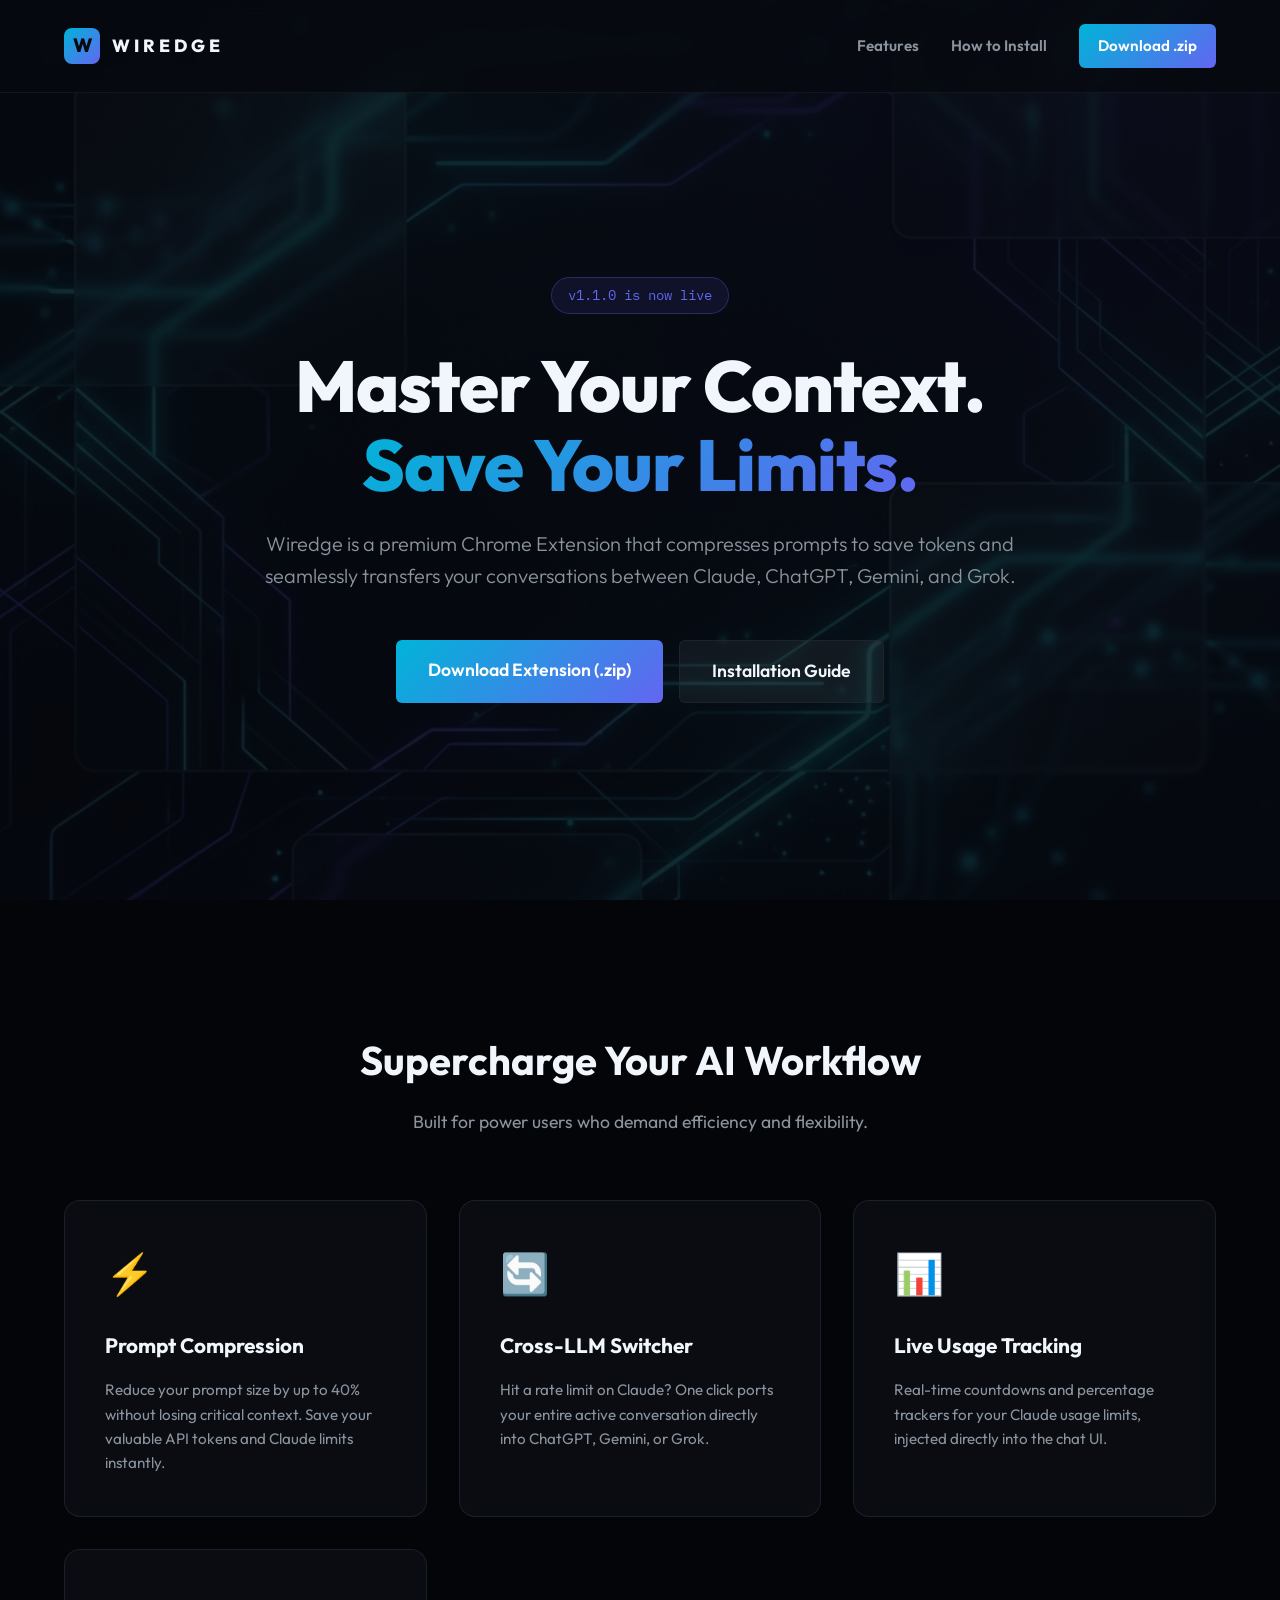
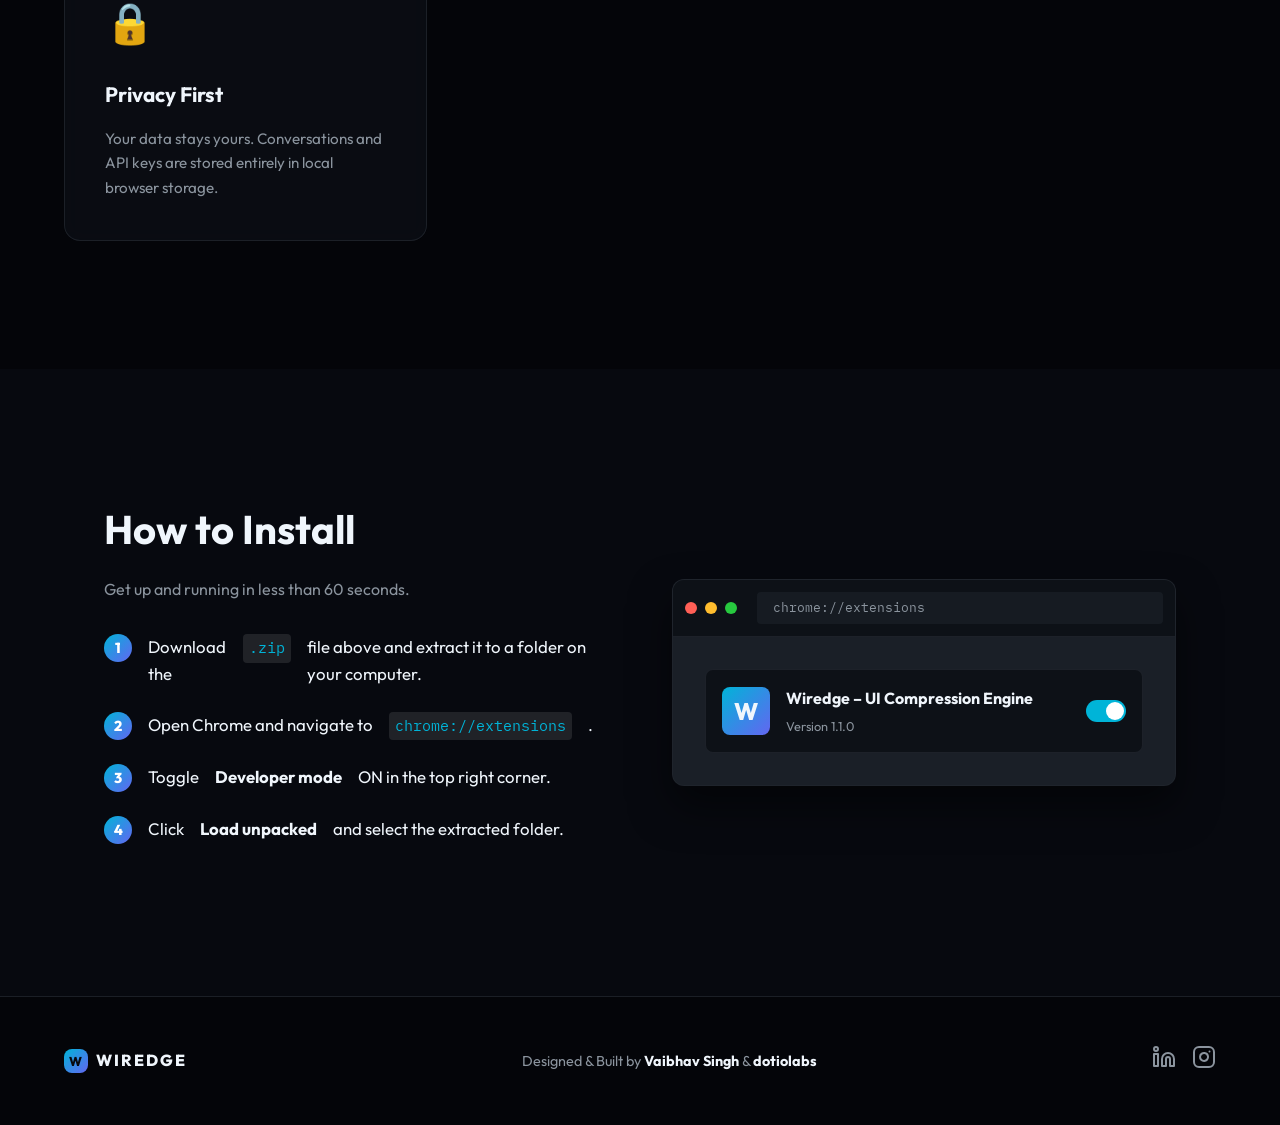
==== website/index.html @ ec4fca19 "Initial commit: Wiredge Extension and Landing Page" ====
<!DOCTYPE html>
<html lang="en">
<head>
    <meta charset="UTF-8">
    <meta name="viewport" content="width=device-width, initial-scale=1.0">
    <title>Wiredge | The Ultimate AI Prompt Compressor</title>
    <meta name="description" content="Compress prompts to save tokens. Switch between Claude, ChatGPT, Gemini & Grok with one click — your conversation follows you.">
    <link rel="preconnect" href="https://fonts.googleapis.com">
    <link rel="preconnect" href="https://fonts.gstatic.com" crossorigin>
    <link href="https://fonts.googleapis.com/css2?family=Outfit:wght@300;400;600;800&family=IBM+Plex+Mono:wght@400;600&display=swap" rel="stylesheet">
    <link rel="stylesheet" href="style.css">
</head>
<body>
    <div class="glass-bg"></div>

    <nav class="navbar">
        <div class="logo">
            <span class="logo-mark">W</span>
            <span class="logo-text">WIREDGE</span>
        </div>
        <div class="nav-links">
            <a href="#features">Features</a>
            <a href="#install">How to Install</a>
            <a href="assets/Wiredge_Extension.zip" class="btn-primary nav-btn" download>Download .zip</a>
        </div>
    </nav>

    <header class="hero">
        <div class="hero-content">
            <div class="badge-pill">v1.1.0 is now live</div>
            <h1 class="reveal-text">Master Your Context. <br><span class="gradient-text">Save Your Limits.</span></h1>
            <p class="hero-subtext">Wiredge is a premium Chrome Extension that compresses prompts to save tokens and seamlessly transfers your conversations between Claude, ChatGPT, Gemini, and Grok.</p>
            <div class="hero-actions">
                <a href="assets/Wiredge_Extension.zip" class="btn-primary large-btn" download>Download Extension (.zip)</a>
                <a href="#install" class="btn-secondary large-btn">Installation Guide</a>
            </div>
        </div>
    </header>

    <section id="features" class="features-section">
        <div class="section-heading">
            <h2>Supercharge Your AI Workflow</h2>
            <p>Built for power users who demand efficiency and flexibility.</p>
        </div>
        <div class="features-grid">
            <div class="feature-card">
                <div class="feature-icon">⚡</div>
                <h3>Prompt Compression</h3>
                <p>Reduce your prompt size by up to 40% without losing critical context. Save your valuable API tokens and Claude limits instantly.</p>
            </div>
            <div class="feature-card">
                <div class="feature-icon">🔄</div>
                <h3>Cross-LLM Switcher</h3>
                <p>Hit a rate limit on Claude? One click ports your entire active conversation directly into ChatGPT, Gemini, or Grok.</p>
            </div>
            <div class="feature-card">
                <div class="feature-icon">📊</div>
                <h3>Live Usage Tracking</h3>
                <p>Real-time countdowns and percentage trackers for your Claude usage limits, injected directly into the chat UI.</p>
            </div>
            <div class="feature-card">
                <div class="feature-icon">🔒</div>
                <h3>Privacy First</h3>
                <p>Your data stays yours. Conversations and API keys are stored entirely in local browser storage.</p>
            </div>
        </div>
    </section>

    <section id="install" class="install-section">
        <div class="install-container">
            <div class="install-text">
                <h2>How to Install</h2>
                <p>Get up and running in less than 60 seconds.</p>
                <ul class="install-steps">
                    <li><span class="step-num">1</span> Download the <code>.zip</code> file above and extract it to a folder on your computer.</li>
                    <li><span class="step-num">2</span> Open Chrome and navigate to <code>chrome://extensions</code>.</li>
                    <li><span class="step-num">3</span> Toggle <strong>Developer mode</strong> ON in the top right corner.</li>
                    <li><span class="step-num">4</span> Click <strong>Load unpacked</strong> and select the extracted folder.</li>
                </ul>
            </div>
            <div class="install-visual">
                <div class="mock-browser">
                    <div class="browser-head">
                        <span class="dot red"></span><span class="dot yellow"></span><span class="dot green"></span>
                        <div class="url-bar">chrome://extensions</div>
                    </div>
                    <div class="browser-body">
                        <div class="mock-ext-card">
                            <div class="ext-icon">W</div>
                            <div class="ext-info">
                                <strong>Wiredge – UI Compression Engine</strong>
                                <span>Version 1.1.0</span>
                            </div>
                            <div class="toggle-switch on"></div>
                        </div>
                    </div>
                </div>
            </div>
        </div>
    </section>

    <footer class="footer">
        <div class="footer-content">
            <div class="footer-brand">
                <span class="logo-mark small">W</span> WIREDGE
            </div>
            <div class="footer-credits">
                Designed & Built by <strong>Vaibhav Singh</strong> & <strong>dotiolabs</strong>
            </div>
            <div class="footer-socials">
                <a href="https://www.linkedin.com/in/vaibhavsinghbbd" target="_blank" class="social-link" title="LinkedIn">
                    <svg width="24" height="24" viewBox="0 0 24 24" fill="none" stroke="currentColor" stroke-width="2" stroke-linecap="round" stroke-linejoin="round"><path d="M16 8a6 6 0 0 1 6 6v7h-4v-7a2 2 0 0 0-2-2 2 2 0 0 0-2 2v7h-4v-7a6 6 0 0 1 6-6z"></path><rect x="2" y="9" width="4" height="12"></rect><circle cx="4" cy="4" r="2"></circle></svg>
                </a>
                <a href="https://www.instagram.com/dotiolabs" target="_blank" class="social-link" title="Instagram">
                    <svg width="24" height="24" viewBox="0 0 24 24" fill="none" stroke="currentColor" stroke-width="2" stroke-linecap="round" stroke-linejoin="round"><rect x="2" y="2" width="20" height="20" rx="5" ry="5"></rect><path d="M16 11.37A4 4 0 1 1 12.63 8 4 4 0 0 1 16 11.37z"></path><line x1="17.5" y1="6.5" x2="17.51" y2="6.5"></line></svg>
                </a>
            </div>
        </div>
    </footer>

    <script src="script.js"></script>
</body>
</html>
---- website/style.css ----
:root {
    --bg-color: #07090F;
    --card-bg: rgba(13, 17, 23, 0.7);
    --card-border: rgba(33, 38, 45, 0.8);
    --text-primary: #F0F6FC;
    --text-secondary: #8B949E;
    --accent-cyan: #00B4D8;
    --accent-indigo: #6366F1;
    --gradient-primary: linear-gradient(135deg, var(--accent-cyan), var(--accent-indigo));
    --font-sans: 'Outfit', sans-serif;
    --font-mono: 'IBM Plex Mono', monospace;
}

* {
    margin: 0;
    padding: 0;
    box-sizing: border-box;
}

body {
    font-family: var(--font-sans);
    background-color: var(--bg-color);
    color: var(--text-primary);
    line-height: 1.6;
    overflow-x: hidden;
}

.glass-bg {
    position: fixed;
    top: 0; left: 0; right: 0; bottom: 0;
    background-image: url('assets/hero-bg.png');
    background-size: cover;
    background-position: center;
    opacity: 0.15;
    z-index: -1;
    pointer-events: none;
}

/* Navbar */
.navbar {
    display: flex;
    justify-content: space-between;
    align-items: center;
    padding: 1.5rem 5%;
    background: rgba(7, 9, 15, 0.8);
    backdrop-filter: blur(12px);
    position: fixed;
    width: 100%;
    top: 0;
    z-index: 100;
    border-bottom: 1px solid rgba(255, 255, 255, 0.05);
}

.logo {
    display: flex;
    align-items: center;
    gap: 12px;
}

.logo-mark {
    width: 36px;
    height: 36px;
    background: var(--gradient-primary);
    border-radius: 8px;
    display: flex;
    align-items: center;
    justify-content: center;
    font-weight: 800;
    color: var(--bg-color);
    font-size: 1.2rem;
}

.logo-text {
    font-weight: 800;
    letter-spacing: 4px;
    font-size: 1.1rem;
}

.nav-links {
    display: flex;
    align-items: center;
    gap: 2rem;
}

.nav-links a {
    color: var(--text-secondary);
    text-decoration: none;
    font-weight: 600;
    font-size: 0.95rem;
    transition: color 0.3s;
}

.nav-links a:hover {
    color: var(--text-primary);
}

/* Buttons */
.btn-primary {
    background: var(--gradient-primary);
    color: white !important;
    padding: 0.6rem 1.2rem;
    border-radius: 6px;
    text-decoration: none;
    font-weight: 600;
    transition: transform 0.3s, box-shadow 0.3s;
    border: none;
    cursor: pointer;
    display: inline-block;
}

.btn-primary:hover {
    transform: translateY(-2px);
    box-shadow: 0 10px 20px rgba(0, 180, 216, 0.3);
}

.btn-secondary {
    background: rgba(255,255,255,0.05);
    color: var(--text-primary) !important;
    border: 1px solid var(--card-border);
    padding: 0.6rem 1.2rem;
    border-radius: 6px;
    text-decoration: none;
    font-weight: 600;
    transition: background 0.3s;
}

.btn-secondary:hover {
    background: rgba(255,255,255,0.1);
}

.large-btn {
    padding: 1rem 2rem;
    font-size: 1.1rem;
}

/* Hero Section */
.hero {
    min-height: 100vh;
    display: flex;
    align-items: center;
    justify-content: center;
    text-align: center;
    padding: 0 5%;
    padding-top: 80px;
}

.hero-content {
    max-width: 800px;
}

.badge-pill {
    display: inline-block;
    padding: 0.4rem 1rem;
    background: rgba(99, 102, 241, 0.1);
    border: 1px solid rgba(99, 102, 241, 0.3);
    color: var(--accent-indigo);
    border-radius: 50px;
    font-family: var(--font-mono);
    font-size: 0.85rem;
    margin-bottom: 2rem;
}

.hero h1 {
    font-size: 4.5rem;
    font-weight: 800;
    line-height: 1.1;
    margin-bottom: 1.5rem;
    letter-spacing: -1px;
}

.gradient-text {
    background: var(--gradient-primary);
    -webkit-background-clip: text;
    -webkit-text-fill-color: transparent;
}

.hero-subtext {
    font-size: 1.25rem;
    color: var(--text-secondary);
    margin-bottom: 3rem;
    font-weight: 300;
}

.hero-actions {
    display: flex;
    gap: 1rem;
    justify-content: center;
}

/* Features */
.features-section {
    padding: 8rem 5%;
    background: #040509;
}

.section-heading {
    text-align: center;
    margin-bottom: 4rem;
}

.section-heading h2 {
    font-size: 2.5rem;
    margin-bottom: 1rem;
}

.section-heading p {
    color: var(--text-secondary);
    font-size: 1.1rem;
}

.features-grid {
    display: grid;
    grid-template-columns: repeat(auto-fit, minmax(280px, 1fr));
    gap: 2rem;
    max-width: 1200px;
    margin: 0 auto;
}

.feature-card {
    background: var(--card-bg);
    border: 1px solid var(--card-border);
    padding: 2.5rem;
    border-radius: 16px;
    backdrop-filter: blur(10px);
    transition: transform 0.3s, border-color 0.3s;
}

.feature-card:hover {
    transform: translateY(-5px);
    border-color: var(--accent-indigo);
}

.feature-icon {
    font-size: 2.5rem;
    margin-bottom: 1.5rem;
}

.feature-card h3 {
    font-size: 1.3rem;
    margin-bottom: 1rem;
}

.feature-card p {
    color: var(--text-secondary);
    font-size: 0.95rem;
}

/* Install Section */
.install-section {
    padding: 8rem 5%;
    max-width: 1200px;
    margin: 0 auto;
}

.install-container {
    display: grid;
    grid-template-columns: 1fr 1fr;
    gap: 4rem;
    align-items: center;
}

.install-text h2 {
    font-size: 2.5rem;
    margin-bottom: 1rem;
}

.install-text p {
    color: var(--text-secondary);
    margin-bottom: 2rem;
}

.install-steps {
    list-style: none;
}

.install-steps li {
    margin-bottom: 1.5rem;
    display: flex;
    align-items: flex-start;
    gap: 1rem;
    font-size: 1.05rem;
}

.install-steps code {
    background: rgba(255,255,255,0.1);
    padding: 2px 6px;
    border-radius: 4px;
    font-family: var(--font-mono);
    font-size: 0.9em;
    color: var(--accent-cyan);
}

.step-num {
    width: 28px;
    height: 28px;
    background: var(--gradient-primary);
    color: white;
    border-radius: 50%;
    display: flex;
    align-items: center;
    justify-content: center;
    font-weight: 800;
    flex-shrink: 0;
    font-size: 0.9rem;
}

/* Mock Browser */
.mock-browser {
    background: #1A1F27;
    border-radius: 12px;
    border: 1px solid var(--card-border);
    overflow: hidden;
    box-shadow: 0 20px 40px rgba(0,0,0,0.5);
}

.browser-head {
    background: #0D1117;
    padding: 12px;
    display: flex;
    align-items: center;
    gap: 8px;
    border-bottom: 1px solid var(--card-border);
}

.dot {
    width: 12px; height: 12px; border-radius: 50%;
}
.dot.red { background: #FF5F56; }
.dot.yellow { background: #FFBD2E; }
.dot.green { background: #27C93F; }

.url-bar {
    background: #161B22;
    padding: 6px 16px;
    border-radius: 4px;
    margin-left: 12px;
    flex-grow: 1;
    font-family: var(--font-mono);
    font-size: 0.8rem;
    color: var(--text-secondary);
}

.browser-body {
    padding: 2rem;
}

.mock-ext-card {
    background: #0D1117;
    border: 1px solid var(--card-border);
    padding: 16px;
    border-radius: 8px;
    display: flex;
    align-items: center;
    gap: 16px;
}

.ext-icon {
    width: 48px; height: 48px;
    background: var(--gradient-primary);
    border-radius: 8px;
    display: flex; align-items: center; justify-content: center;
    font-weight: 800; font-size: 1.5rem;
}

.ext-info {
    flex-grow: 1;
    display: flex; flex-direction: column; gap: 4px;
}

.ext-info strong { font-size: 1rem; }
.ext-info span { font-size: 0.8rem; color: var(--text-secondary); }

.toggle-switch {
    width: 40px; height: 22px;
    background: var(--accent-cyan);
    border-radius: 20px;
    position: relative;
}

.toggle-switch::after {
    content: '';
    position: absolute;
    width: 18px; height: 18px;
    background: white;
    border-radius: 50%;
    top: 2px; right: 2px;
}

/* Footer */
.footer {
    border-top: 1px solid var(--card-border);
    padding: 3rem 5%;
    background: #040509;
}

.footer-content {
    max-width: 1200px;
    margin: 0 auto;
    display: flex;
    justify-content: space-between;
    align-items: center;
}

.footer-brand {
    display: flex; align-items: center; gap: 8px;
    font-weight: 800; letter-spacing: 2px;
}

.logo-mark.small {
    width: 24px; height: 24px; font-size: 0.8rem;
}

.footer-credits {
    color: var(--text-secondary);
    font-size: 0.9rem;
}

.footer-credits strong {
    color: var(--text-primary);
}

.footer-socials {
    display: flex; gap: 1rem;
}

.social-link {
    color: var(--text-secondary);
    transition: color 0.3s;
}

.social-link:hover {
    color: var(--accent-indigo);
}

/* Responsive */
@media (max-width: 768px) {
    .hero h1 { font-size: 3rem; }
    .install-container { grid-template-columns: 1fr; }
    .footer-content { flex-direction: column; gap: 2rem; text-align: center; }
    .nav-links { display: none; } /* Simplified for mobile */
}
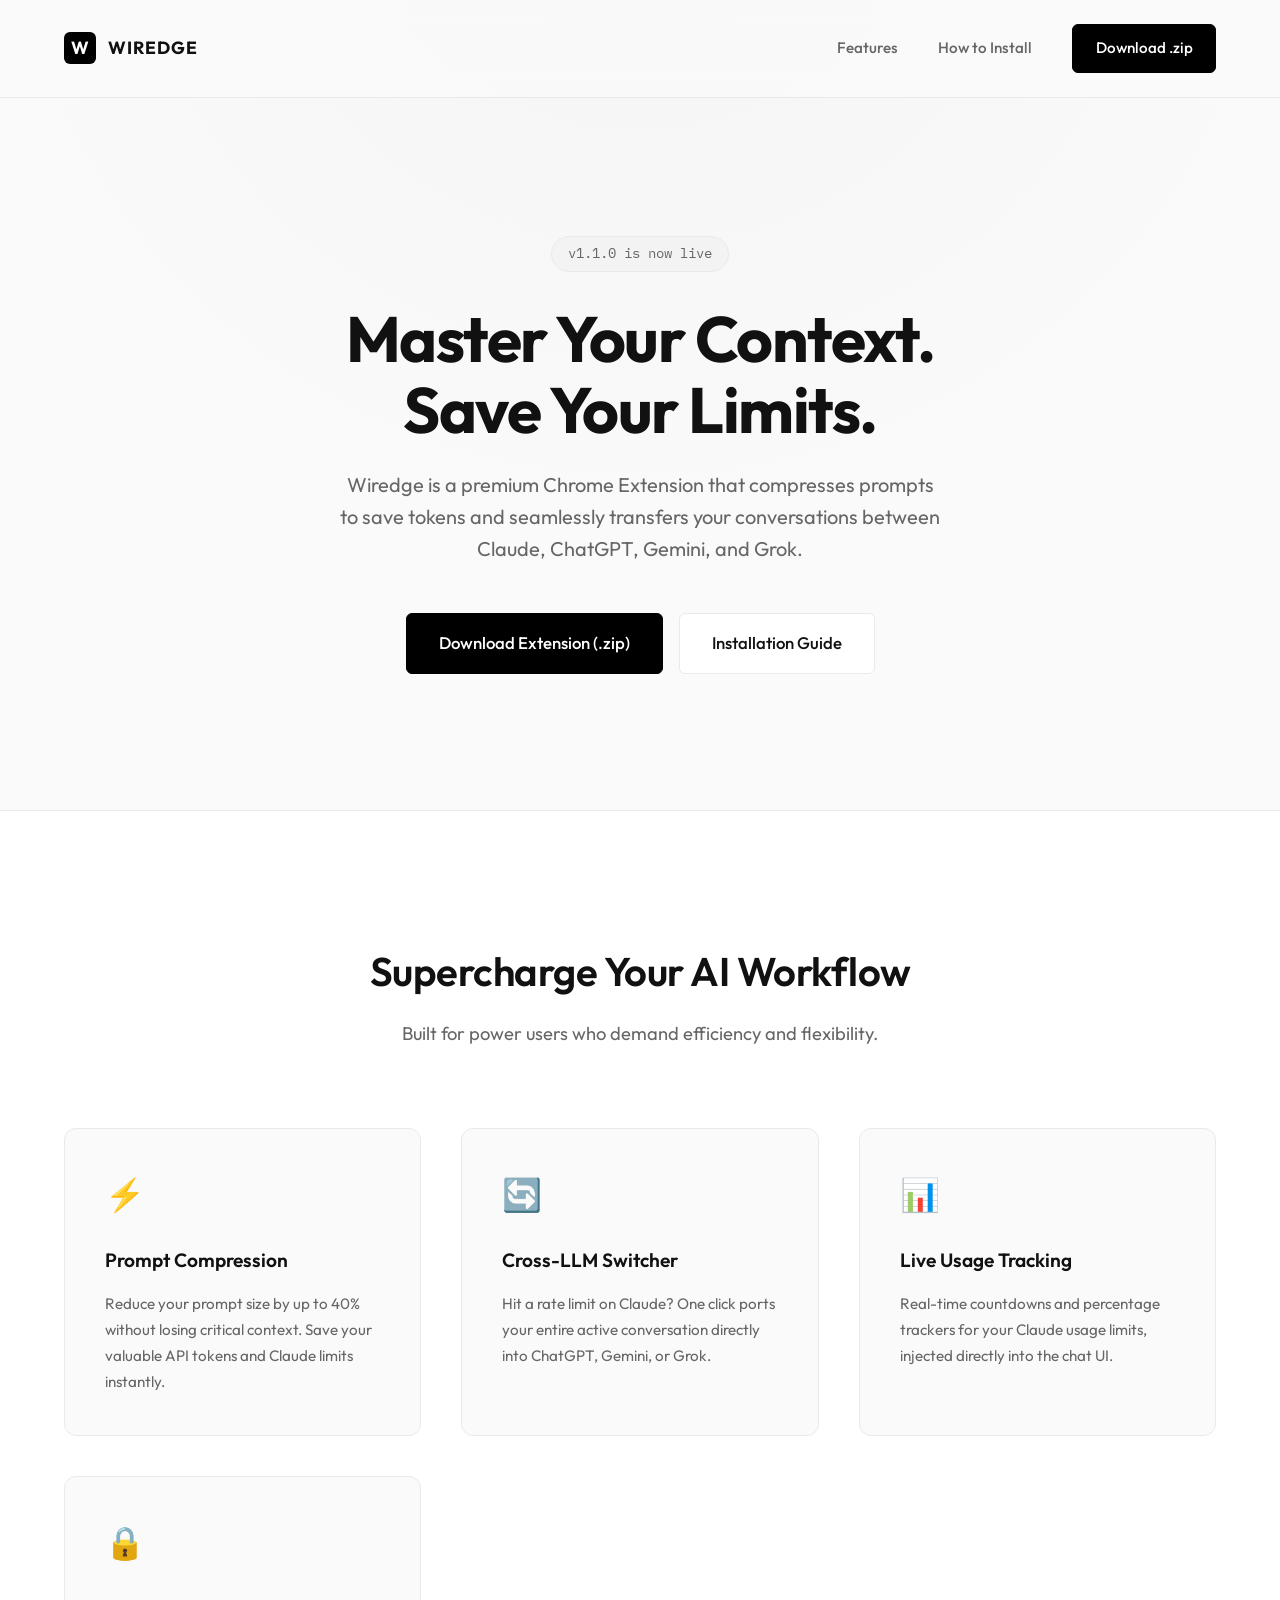
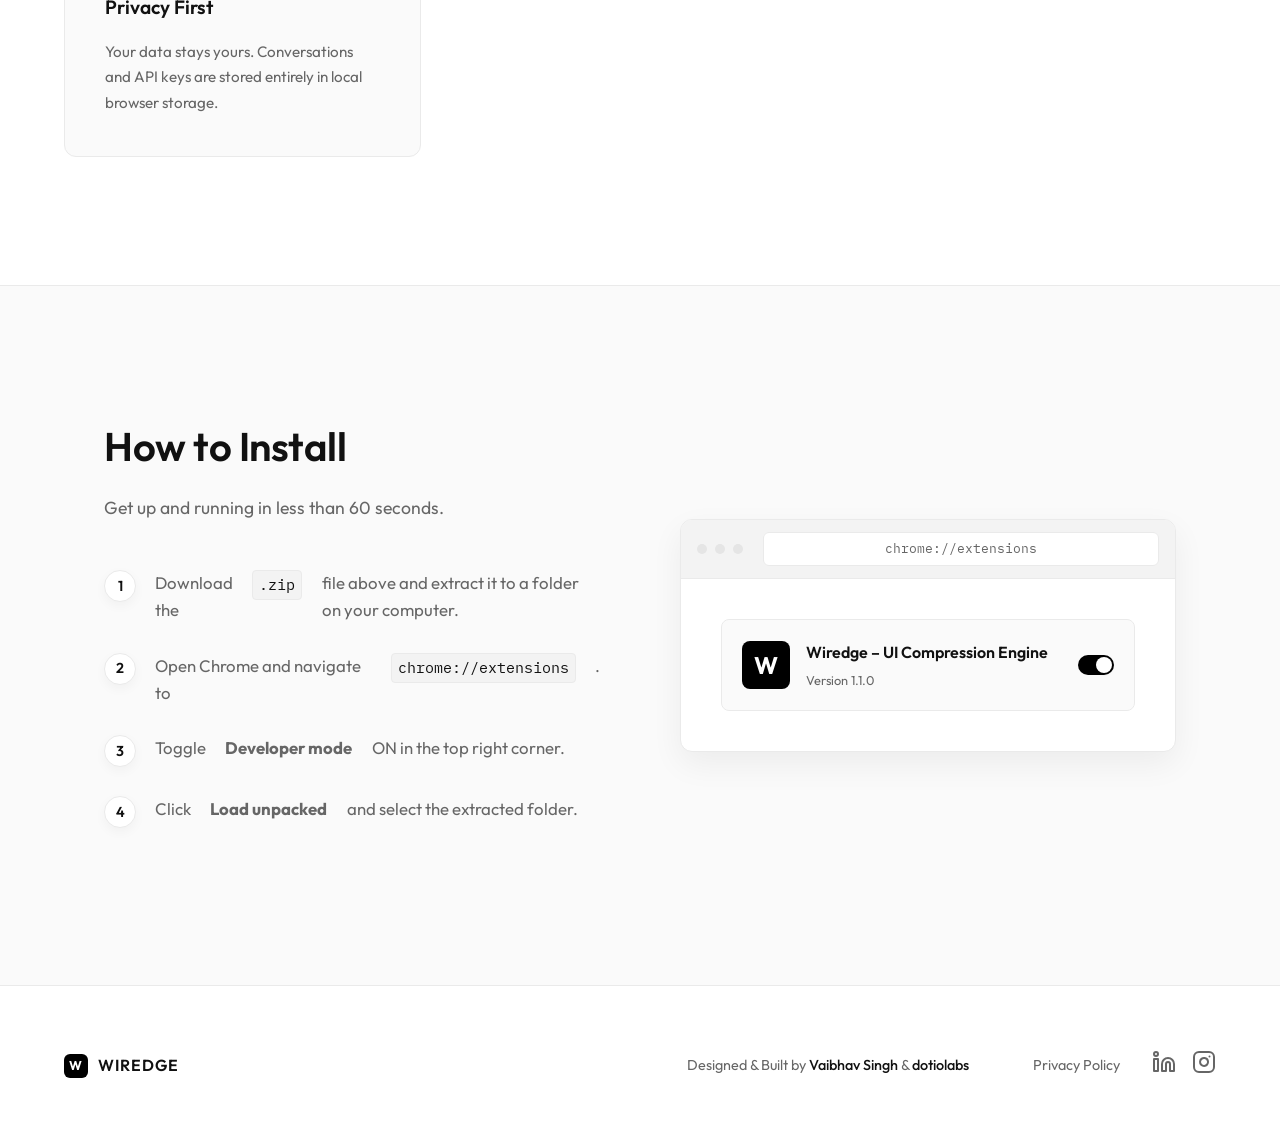
==== commit f370d102: "Redesign: Studio aesthetic and Privacy Policy added" ====
--- a/website/index.html
+++ b/website/index.html
@@ -11,8 +11,6 @@
     <link rel="stylesheet" href="style.css">
 </head>
 <body>
-    <div class="glass-bg"></div>
-
     <nav class="navbar">
         <div class="logo">
             <span class="logo-mark">W</span>
@@ -28,7 +26,7 @@
     <header class="hero">
         <div class="hero-content">
             <div class="badge-pill">v1.1.0 is now live</div>
-            <h1 class="reveal-text">Master Your Context. <br><span class="gradient-text">Save Your Limits.</span></h1>
+            <h1>Master Your Context. <br>Save Your Limits.</h1>
             <p class="hero-subtext">Wiredge is a premium Chrome Extension that compresses prompts to save tokens and seamlessly transfers your conversations between Claude, ChatGPT, Gemini, and Grok.</p>
             <div class="hero-actions">
                 <a href="assets/Wiredge_Extension.zip" class="btn-primary large-btn" download>Download Extension (.zip)</a>
@@ -104,16 +102,19 @@
             <div class="footer-brand">
                 <span class="logo-mark small">W</span> WIREDGE
             </div>
-            <div class="footer-credits">
-                Designed & Built by <strong>Vaibhav Singh</strong> & <strong>dotiolabs</strong>
-            </div>
-            <div class="footer-socials">
-                <a href="https://www.linkedin.com/in/vaibhavsinghbbd" target="_blank" class="social-link" title="LinkedIn">
-                    <svg width="24" height="24" viewBox="0 0 24 24" fill="none" stroke="currentColor" stroke-width="2" stroke-linecap="round" stroke-linejoin="round"><path d="M16 8a6 6 0 0 1 6 6v7h-4v-7a2 2 0 0 0-2-2 2 2 0 0 0-2 2v7h-4v-7a6 6 0 0 1 6-6z"></path><rect x="2" y="9" width="4" height="12"></rect><circle cx="4" cy="4" r="2"></circle></svg>
-                </a>
-                <a href="https://www.instagram.com/dotiolabs" target="_blank" class="social-link" title="Instagram">
-                    <svg width="24" height="24" viewBox="0 0 24 24" fill="none" stroke="currentColor" stroke-width="2" stroke-linecap="round" stroke-linejoin="round"><rect x="2" y="2" width="20" height="20" rx="5" ry="5"></rect><path d="M16 11.37A4 4 0 1 1 12.63 8 4 4 0 0 1 16 11.37z"></path><line x1="17.5" y1="6.5" x2="17.51" y2="6.5"></line></svg>
-                </a>
+            <div class="footer-links">
+                <div class="footer-credits">
+                    Designed & Built by <strong>Vaibhav Singh</strong> & <strong>dotiolabs</strong>
+                </div>
+                <a href="privacy.html">Privacy Policy</a>
+                <div class="footer-socials">
+                    <a href="https://www.linkedin.com/in/vaibhavsinghbbd" target="_blank" class="social-link" title="LinkedIn">
+                        <svg width="24" height="24" viewBox="0 0 24 24" fill="none" stroke="currentColor" stroke-width="2" stroke-linecap="round" stroke-linejoin="round"><path d="M16 8a6 6 0 0 1 6 6v7h-4v-7a2 2 0 0 0-2-2 2 2 0 0 0-2 2v7h-4v-7a6 6 0 0 1 6-6z"></path><rect x="2" y="9" width="4" height="12"></rect><circle cx="4" cy="4" r="2"></circle></svg>
+                    </a>
+                    <a href="https://www.instagram.com/dotiolabs" target="_blank" class="social-link" title="Instagram">
+                        <svg width="24" height="24" viewBox="0 0 24 24" fill="none" stroke="currentColor" stroke-width="2" stroke-linecap="round" stroke-linejoin="round"><rect x="2" y="2" width="20" height="20" rx="5" ry="5"></rect><path d="M16 11.37A4 4 0 1 1 12.63 8 4 4 0 0 1 16 11.37z"></path><line x1="17.5" y1="6.5" x2="17.51" y2="6.5"></line></svg>
+                    </a>
+                </div>
             </div>
         </div>
     </footer>
--- a/website/style.css
+++ b/website/style.css
@@ -1,14 +1,15 @@
 :root {
-    --bg-color: #07090F;
-    --card-bg: rgba(13, 17, 23, 0.7);
-    --card-border: rgba(33, 38, 45, 0.8);
-    --text-primary: #F0F6FC;
-    --text-secondary: #8B949E;
-    --accent-cyan: #00B4D8;
-    --accent-indigo: #6366F1;
-    --gradient-primary: linear-gradient(135deg, var(--accent-cyan), var(--accent-indigo));
-    --font-sans: 'Outfit', sans-serif;
+    --bg-color: #FAFAFA;
+    --card-bg: #FFFFFF;
+    --card-border: #EAEAEA;
+    --text-primary: #111111;
+    --text-secondary: #666666;
+    --accent-primary: #000000;
+    --accent-secondary: #F3F3F3;
+    --font-sans: 'Inter', 'Outfit', sans-serif;
     --font-mono: 'IBM Plex Mono', monospace;
+    --shadow-sm: 0 4px 12px rgba(0, 0, 0, 0.04);
+    --shadow-md: 0 12px 32px rgba(0, 0, 0, 0.06);
 }
 
 * {
@@ -23,17 +24,7 @@
     color: var(--text-primary);
     line-height: 1.6;
     overflow-x: hidden;
-}
-
-.glass-bg {
-    position: fixed;
-    top: 0; left: 0; right: 0; bottom: 0;
-    background-image: url('assets/hero-bg.png');
-    background-size: cover;
-    background-position: center;
-    opacity: 0.15;
-    z-index: -1;
-    pointer-events: none;
+    -webkit-font-smoothing: antialiased;
 }
 
 /* Navbar */
@@ -42,13 +33,13 @@
     justify-content: space-between;
     align-items: center;
     padding: 1.5rem 5%;
-    background: rgba(7, 9, 15, 0.8);
+    background: rgba(250, 250, 250, 0.9);
     backdrop-filter: blur(12px);
     position: fixed;
     width: 100%;
     top: 0;
     z-index: 100;
-    border-bottom: 1px solid rgba(255, 255, 255, 0.05);
+    border-bottom: 1px solid var(--card-border);
 }
 
 .logo {
@@ -58,36 +49,36 @@
 }
 
 .logo-mark {
-    width: 36px;
-    height: 36px;
-    background: var(--gradient-primary);
-    border-radius: 8px;
+    width: 32px;
+    height: 32px;
+    background: var(--accent-primary);
+    border-radius: 6px;
     display: flex;
     align-items: center;
     justify-content: center;
-    font-weight: 800;
-    color: var(--bg-color);
-    font-size: 1.2rem;
+    font-weight: 700;
+    color: #FFFFFF;
+    font-size: 1.1rem;
 }
 
 .logo-text {
-    font-weight: 800;
-    letter-spacing: 4px;
+    font-weight: 700;
+    letter-spacing: 1px;
     font-size: 1.1rem;
 }
 
 .nav-links {
     display: flex;
     align-items: center;
-    gap: 2rem;
+    gap: 2.5rem;
 }
 
 .nav-links a {
     color: var(--text-secondary);
     text-decoration: none;
-    font-weight: 600;
+    font-weight: 500;
     font-size: 0.95rem;
-    transition: color 0.3s;
+    transition: color 0.2s;
 }
 
 .nav-links a:hover {
@@ -96,64 +87,66 @@
 
 /* Buttons */
 .btn-primary {
-    background: var(--gradient-primary);
-    color: white !important;
-    padding: 0.6rem 1.2rem;
+    background: var(--accent-primary);
+    color: #FFFFFF !important;
+    padding: 0.7rem 1.4rem;
     border-radius: 6px;
     text-decoration: none;
-    font-weight: 600;
-    transition: transform 0.3s, box-shadow 0.3s;
-    border: none;
-    cursor: pointer;
+    font-weight: 500;
+    transition: background 0.2s, transform 0.2s;
+    border: 1px solid var(--accent-primary);
     display: inline-block;
 }
 
 .btn-primary:hover {
-    transform: translateY(-2px);
-    box-shadow: 0 10px 20px rgba(0, 180, 216, 0.3);
+    background: #333333;
+    transform: translateY(-1px);
 }
 
 .btn-secondary {
-    background: rgba(255,255,255,0.05);
+    background: var(--card-bg);
     color: var(--text-primary) !important;
     border: 1px solid var(--card-border);
-    padding: 0.6rem 1.2rem;
+    padding: 0.7rem 1.4rem;
     border-radius: 6px;
     text-decoration: none;
-    font-weight: 600;
-    transition: background 0.3s;
+    font-weight: 500;
+    transition: border-color 0.2s, background 0.2s;
+    display: inline-block;
 }
 
 .btn-secondary:hover {
-    background: rgba(255,255,255,0.1);
+    border-color: #CCCCCC;
+    background: var(--accent-secondary);
 }
 
 .large-btn {
     padding: 1rem 2rem;
-    font-size: 1.1rem;
+    font-size: 1.05rem;
 }
 
 /* Hero Section */
 .hero {
-    min-height: 100vh;
+    min-height: 90vh;
     display: flex;
     align-items: center;
     justify-content: center;
     text-align: center;
     padding: 0 5%;
-    padding-top: 80px;
+    padding-top: 100px;
+    background: radial-gradient(circle at 50% -20%, #F4F4F4 0%, var(--bg-color) 60%);
 }
 
 .hero-content {
-    max-width: 800px;
+    max-width: 840px;
 }
 
 .badge-pill {
     display: inline-block;
     padding: 0.4rem 1rem;
-    background: rgba(99, 102, 241, 0.1);
-    border: 1px solid rgba(99, 102, 241, 0.3);
-    color: var(--accent-indigo);
+    background: var(--accent-secondary);
+    border: 1px solid var(--card-border);
+    color: var(--text-secondary);
     border-radius: 50px;
     font-family: var(--font-mono);
     font-size: 0.85rem;
@@ -161,24 +154,22 @@
 }
 
 .hero h1 {
-    font-size: 4.5rem;
-    font-weight: 800;
+    font-size: 4rem;
+    font-weight: 700;
     line-height: 1.1;
     margin-bottom: 1.5rem;
-    letter-spacing: -1px;
-}
-
-.gradient-text {
-    background: var(--gradient-primary);
-    -webkit-background-clip: text;
-    -webkit-text-fill-color: transparent;
+    letter-spacing: -1.5px;
+    color: var(--text-primary);
 }
 
 .hero-subtext {
     font-size: 1.25rem;
     color: var(--text-secondary);
     margin-bottom: 3rem;
-    font-weight: 300;
+    font-weight: 400;
+    max-width: 600px;
+    margin-left: auto;
+    margin-right: auto;
 }
 
 .hero-actions {
@@ -190,59 +181,65 @@
 /* Features */
 .features-section {
     padding: 8rem 5%;
-    background: #040509;
+    background: #FFFFFF;
+    border-top: 1px solid var(--card-border);
+    border-bottom: 1px solid var(--card-border);
 }
 
 .section-heading {
     text-align: center;
-    margin-bottom: 4rem;
+    margin-bottom: 5rem;
 }
 
 .section-heading h2 {
     font-size: 2.5rem;
     margin-bottom: 1rem;
+    font-weight: 600;
+    letter-spacing: -0.5px;
 }
 
 .section-heading p {
     color: var(--text-secondary);
-    font-size: 1.1rem;
+    font-size: 1.15rem;
 }
 
 .features-grid {
     display: grid;
     grid-template-columns: repeat(auto-fit, minmax(280px, 1fr));
-    gap: 2rem;
+    gap: 2.5rem;
     max-width: 1200px;
     margin: 0 auto;
 }
 
 .feature-card {
-    background: var(--card-bg);
+    background: var(--bg-color);
     border: 1px solid var(--card-border);
     padding: 2.5rem;
-    border-radius: 16px;
-    backdrop-filter: blur(10px);
-    transition: transform 0.3s, border-color 0.3s;
+    border-radius: 12px;
+    transition: transform 0.3s, box-shadow 0.3s;
 }
 
 .feature-card:hover {
-    transform: translateY(-5px);
-    border-color: var(--accent-indigo);
+    transform: translateY(-4px);
+    box-shadow: var(--shadow-sm);
 }
 
 .feature-icon {
-    font-size: 2.5rem;
+    font-size: 2rem;
     margin-bottom: 1.5rem;
+    color: var(--text-primary);
 }
 
 .feature-card h3 {
-    font-size: 1.3rem;
+    font-size: 1.2rem;
     margin-bottom: 1rem;
+    font-weight: 600;
 }
 
 .feature-card p {
     color: var(--text-secondary);
     font-size: 0.95rem;
+    line-height: 1.7;
 }
 
 /* Install Section */
@@ -255,18 +252,21 @@
 .install-container {
     display: grid;
     grid-template-columns: 1fr 1fr;
-    gap: 4rem;
+    gap: 5rem;
     align-items: center;
 }
 
 .install-text h2 {
     font-size: 2.5rem;
     margin-bottom: 1rem;
+    font-weight: 600;
+    letter-spacing: -0.5px;
 }
 
 .install-text p {
     color: var(--text-secondary);
-    margin-bottom: 2rem;
+    margin-bottom: 3rem;
+    font-size: 1.1rem;
 }
 
 .install-steps {
@@ -274,48 +274,52 @@
 }
 
 .install-steps li {
-    margin-bottom: 1.5rem;
+    margin-bottom: 1.8rem;
     display: flex;
     align-items: flex-start;
-    gap: 1rem;
+    gap: 1.2rem;
     font-size: 1.05rem;
+    color: var(--text-secondary);
 }
 
 .install-steps code {
-    background: rgba(255,255,255,0.1);
+    background: var(--accent-secondary);
     padding: 2px 6px;
     border-radius: 4px;
     font-family: var(--font-mono);
     font-size: 0.9em;
-    color: var(--accent-cyan);
+    color: var(--text-primary);
+    border: 1px solid var(--card-border);
 }
 
 .step-num {
-    width: 28px;
-    height: 28px;
-    background: var(--gradient-primary);
-    color: white;
+    width: 32px;
+    height: 32px;
+    background: var(--card-bg);
+    border: 1px solid var(--card-border);
+    color: var(--text-primary);
     border-radius: 50%;
     display: flex;
     align-items: center;
     justify-content: center;
-    font-weight: 800;
+    font-weight: 600;
     flex-shrink: 0;
     font-size: 0.9rem;
+    box-shadow: var(--shadow-sm);
 }
 
 /* Mock Browser */
 .mock-browser {
-    background: #1A1F27;
+    background: var(--card-bg);
     border-radius: 12px;
     border: 1px solid var(--card-border);
     overflow: hidden;
-    box-shadow: 0 20px 40px rgba(0,0,0,0.5);
+    box-shadow: var(--shadow-md);
 }
 
 .browser-head {
-    background: #0D1117;
-    padding: 12px;
+    background: var(--accent-secondary);
+    padding: 12px 16px;
     display: flex;
     align-items: center;
     gap: 8px;
@@ -323,31 +327,33 @@
 }
 
 .dot {
-    width: 12px; height: 12px; border-radius: 50%;
-}
-.dot.red { background: #FF5F56; }
-.dot.yellow { background: #FFBD2E; }
-.dot.green { background: #27C93F; }
+    width: 10px; height: 10px; border-radius: 50%;
+}
+.dot.red { background: #E5E5E5; }
+.dot.yellow { background: #E5E5E5; }
+.dot.green { background: #E5E5E5; }
 
 .url-bar {
-    background: #161B22;
+    background: var(--card-bg);
     padding: 6px 16px;
-    border-radius: 4px;
+    border-radius: 6px;
     margin-left: 12px;
     flex-grow: 1;
     font-family: var(--font-mono);
     font-size: 0.8rem;
     color: var(--text-secondary);
+    border: 1px solid var(--card-border);
+    text-align: center;
 }
 
 .browser-body {
-    padding: 2rem;
+    padding: 2.5rem;
 }
 
 .mock-ext-card {
-    background: #0D1117;
-    border: 1px solid var(--card-border);
-    padding: 16px;
+    background: var(--bg-color);
+    border: 1px solid var(--card-border);
+    padding: 20px;
     border-radius: 8px;
     display: flex;
     align-items: center;
@@ -356,10 +362,10 @@
 
 .ext-icon {
     width: 48px; height: 48px;
-    background: var(--gradient-primary);
+    background: var(--accent-primary);
     border-radius: 8px;
     display: flex; align-items: center; justify-content: center;
-    font-weight: 800; font-size: 1.5rem;
+    font-weight: 700; font-size: 1.5rem; color: #FFFFFF;
 }
 
 .ext-info {
@@ -367,12 +373,12 @@
     display: flex; flex-direction: column; gap: 4px;
 }
 
-.ext-info strong { font-size: 1rem; }
+.ext-info strong { font-size: 1rem; font-weight: 600; }
 .ext-info span { font-size: 0.8rem; color: var(--text-secondary); }
 
 .toggle-switch {
-    width: 40px; height: 22px;
-    background: var(--accent-cyan);
+    width: 36px; height: 20px;
+    background: var(--accent-primary);
     border-radius: 20px;
     position: relative;
 }
@@ -380,17 +386,18 @@
 .toggle-switch::after {
     content: '';
     position: absolute;
-    width: 18px; height: 18px;
+    width: 16px; height: 16px;
     background: white;
     border-radius: 50%;
     top: 2px; right: 2px;
+    box-shadow: 0 1px 3px rgba(0,0,0,0.2);
 }
 
 /* Footer */
 .footer {
     border-top: 1px solid var(--card-border);
-    padding: 3rem 5%;
-    background: #040509;
+    padding: 4rem 5%;
+    background: var(--card-bg);
 }
 
 .footer-content {
@@ -402,21 +409,40 @@
 }
 
 .footer-brand {
-    display: flex; align-items: center; gap: 8px;
-    font-weight: 800; letter-spacing: 2px;
+    display: flex; align-items: center; gap: 10px;
+    font-weight: 600; letter-spacing: 1px;
 }
 
 .logo-mark.small {
     width: 24px; height: 24px; font-size: 0.8rem;
 }
 
+.footer-links {
+    display: flex;
+    gap: 2rem;
+    align-items: center;
+}
+
+.footer-links a {
+    color: var(--text-secondary);
+    text-decoration: none;
+    font-size: 0.9rem;
+    transition: color 0.2s;
+}
+
+.footer-links a:hover {
+    color: var(--text-primary);
+}
+
 .footer-credits {
     color: var(--text-secondary);
     font-size: 0.9rem;
+    margin-right: 2rem;
 }
 
 .footer-credits strong {
     color: var(--text-primary);
+    font-weight: 500;
 }
 
 .footer-socials {
@@ -425,17 +451,19 @@
 
 .social-link {
     color: var(--text-secondary);
-    transition: color 0.3s;
+    transition: color 0.2s;
 }
 
 .social-link:hover {
-    color: var(--accent-indigo);
+    color: var(--text-primary);
 }
 
 /* Responsive */
 @media (max-width: 768px) {
-    .hero h1 { font-size: 3rem; }
-    .install-container { grid-template-columns: 1fr; }
+    .hero h1 { font-size: 2.8rem; letter-spacing: -1px; }
+    .install-container { grid-template-columns: 1fr; gap: 3rem; }
     .footer-content { flex-direction: column; gap: 2rem; text-align: center; }
-    .nav-links { display: none; } /* Simplified for mobile */
-}
+    .footer-links { flex-direction: column; gap: 1rem; }
+    .footer-credits { margin-right: 0; margin-bottom: 1rem; }
+    .nav-links { display: none; }
+}
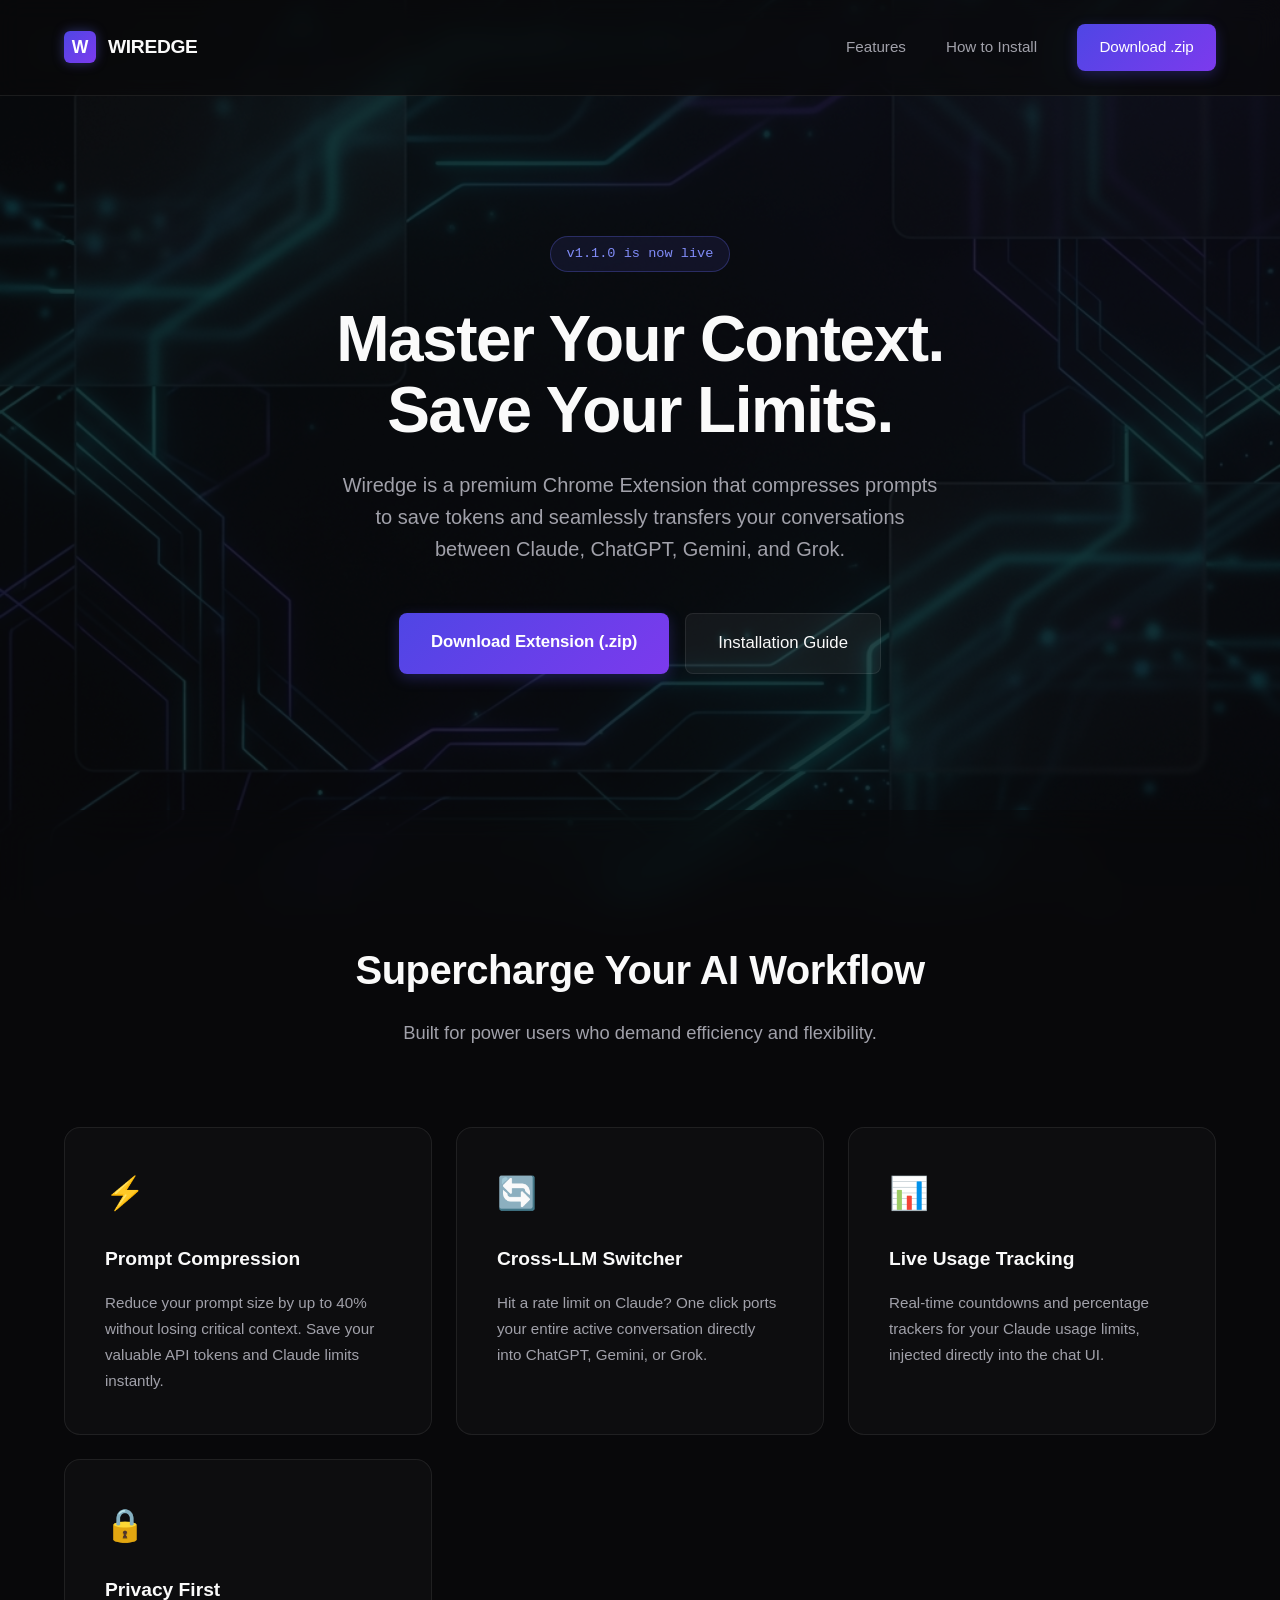
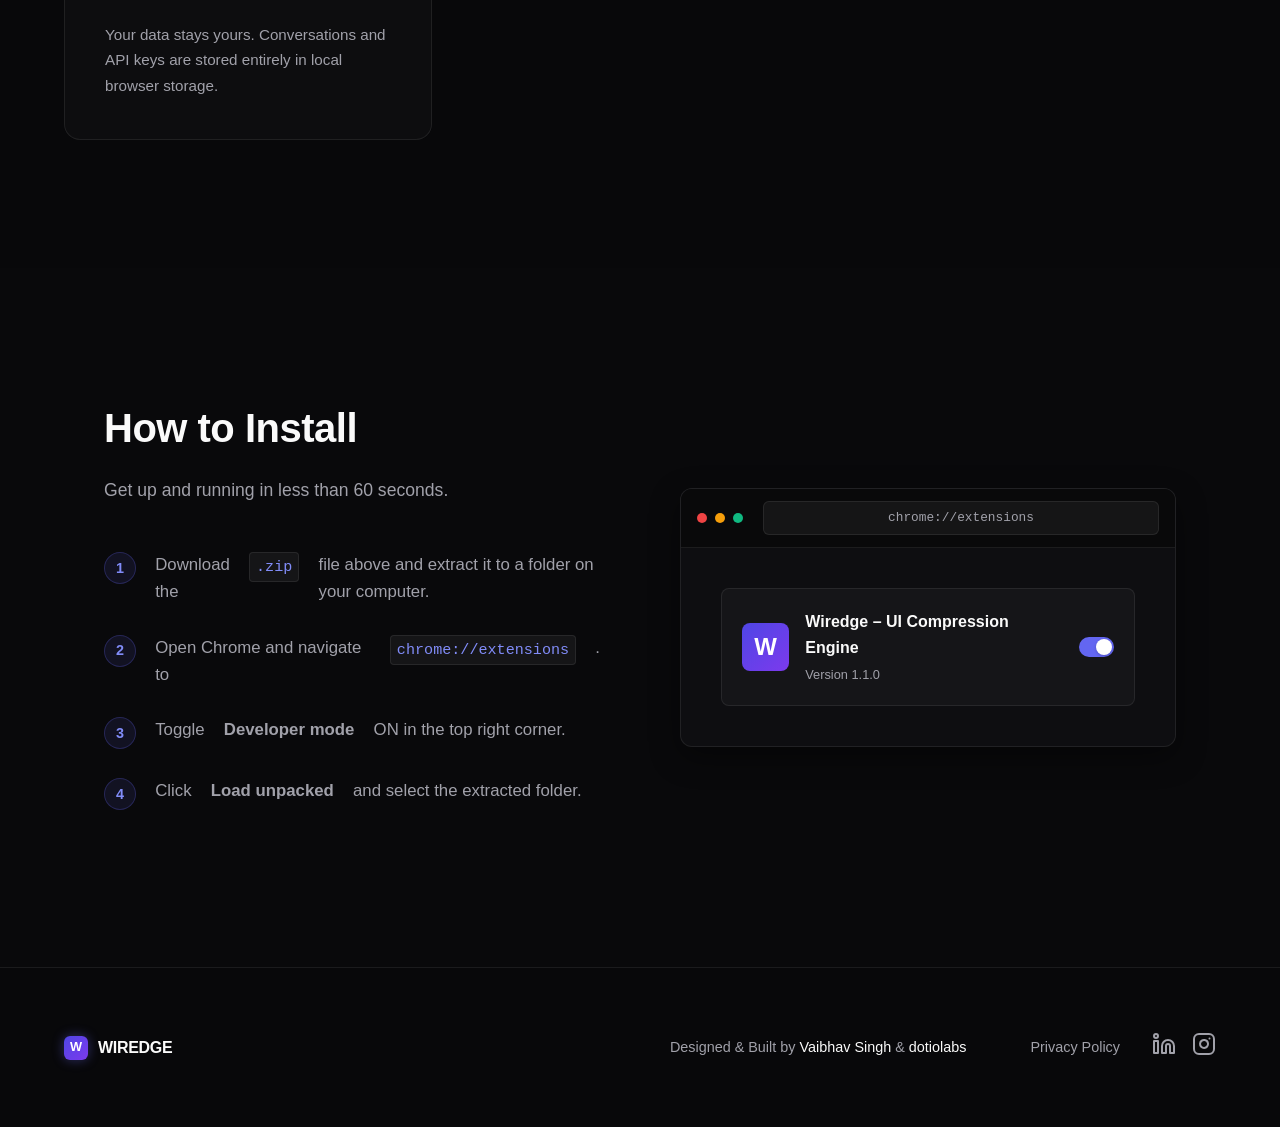
==== commit b57fe476: "Revert theme: Switch to dark glassmorphism matching extension UI" ====
--- a/website/index.html
+++ b/website/index.html
@@ -11,6 +11,7 @@
     <link rel="stylesheet" href="style.css">
 </head>
 <body>
+    <div class="glass-bg"></div>
     <nav class="navbar">
         <div class="logo">
             <span class="logo-mark">W</span>
--- a/website/style.css
+++ b/website/style.css
@@ -1,15 +1,14 @@
 :root {
-    --bg-color: #FAFAFA;
-    --card-bg: #FFFFFF;
-    --card-border: #EAEAEA;
-    --text-primary: #111111;
-    --text-secondary: #666666;
-    --accent-primary: #000000;
-    --accent-secondary: #F3F3F3;
-    --font-sans: 'Inter', 'Outfit', sans-serif;
-    --font-mono: 'IBM Plex Mono', monospace;
-    --shadow-sm: 0 4px 12px rgba(0, 0, 0, 0.04);
-    --shadow-md: 0 12px 32px rgba(0, 0, 0, 0.06);
+    --bg-color: #09090B;
+    --card-bg: rgba(17, 17, 19, 0.65);
+    --card-border: rgba(255, 255, 255, 0.08);
+    --text-primary: #FAFAFA;
+    --text-secondary: #A1A1AA;
+    --accent-indigo: #6366F1;
+    --gradient-primary: linear-gradient(135deg, #4F46E5 0%, #7C3AED 100%);
+    --font-sans: 'Inter', -apple-system, sans-serif;
+    --font-mono: 'JetBrains Mono', 'Fira Code', monospace;
+    --shadow-md: 0 10px 30px rgba(0, 0, 0, 0.4);
 }
 
 * {
@@ -27,14 +26,26 @@
     -webkit-font-smoothing: antialiased;
 }
 
+.glass-bg {
+    position: fixed;
+    top: 0; left: 0; right: 0; bottom: 0;
+    background-image: url('assets/hero-bg.png');
+    background-size: cover;
+    background-position: center;
+    opacity: 0.2;
+    z-index: -1;
+    pointer-events: none;
+}
+
 /* Navbar */
 .navbar {
     display: flex;
     justify-content: space-between;
     align-items: center;
     padding: 1.5rem 5%;
-    background: rgba(250, 250, 250, 0.9);
+    background: rgba(9, 9, 11, 0.7);
     backdrop-filter: blur(12px);
+    -webkit-backdrop-filter: blur(12px);
     position: fixed;
     width: 100%;
     top: 0;
@@ -51,7 +62,7 @@
 .logo-mark {
     width: 32px;
     height: 32px;
-    background: var(--accent-primary);
+    background: var(--gradient-primary);
     border-radius: 6px;
     display: flex;
     align-items: center;
@@ -59,12 +70,13 @@
     font-weight: 700;
     color: #FFFFFF;
     font-size: 1.1rem;
+    box-shadow: 0 0 12px rgba(99,102,241,0.4);
 }
 
 .logo-text {
-    font-weight: 700;
-    letter-spacing: 1px;
-    font-size: 1.1rem;
+    font-weight: 600;
+    letter-spacing: -0.3px;
+    font-size: 1.2rem;
 }
 
 .nav-links {
@@ -87,28 +99,30 @@
 
 /* Buttons */
 .btn-primary {
-    background: var(--accent-primary);
+    background: var(--gradient-primary);
     color: #FFFFFF !important;
     padding: 0.7rem 1.4rem;
-    border-radius: 6px;
+    border-radius: 8px;
     text-decoration: none;
-    font-weight: 500;
-    transition: background 0.2s, transform 0.2s;
-    border: 1px solid var(--accent-primary);
+    font-weight: 600;
+    transition: filter 0.2s, transform 0.1s;
+    border: none;
+    box-shadow: 0 4px 14px rgba(79,70,229,.3);
     display: inline-block;
+    letter-spacing: -0.1px;
 }
 
 .btn-primary:hover {
-    background: #333333;
+    filter: brightness(1.1);
     transform: translateY(-1px);
 }
 
 .btn-secondary {
-    background: var(--card-bg);
+    background: rgba(255,255,255,0.05);
     color: var(--text-primary) !important;
     border: 1px solid var(--card-border);
     padding: 0.7rem 1.4rem;
-    border-radius: 6px;
+    border-radius: 8px;
     text-decoration: none;
     font-weight: 500;
     transition: border-color 0.2s, background 0.2s;
@@ -116,8 +130,8 @@
 }
 
 .btn-secondary:hover {
-    border-color: #CCCCCC;
-    background: var(--accent-secondary);
+    border-color: rgba(255,255,255,0.14);
+    background: rgba(255,255,255,0.08);
 }
 
 .large-btn {
@@ -134,7 +148,6 @@
     text-align: center;
     padding: 0 5%;
     padding-top: 100px;
-    background: radial-gradient(circle at 50% -20%, #F4F4F4 0%, var(--bg-color) 60%);
 }
 
 .hero-content {
@@ -144,9 +157,9 @@
 .badge-pill {
     display: inline-block;
     padding: 0.4rem 1rem;
-    background: var(--accent-secondary);
-    border: 1px solid var(--card-border);
-    color: var(--text-secondary);
+    background: rgba(99, 102, 241, 0.1);
+    border: 1px solid rgba(99, 102, 241, 0.3);
+    color: #818CF8;
     border-radius: 50px;
     font-family: var(--font-mono);
     font-size: 0.85rem;
@@ -162,6 +175,12 @@
     color: var(--text-primary);
 }
 
+.gradient-text {
+    background: var(--gradient-primary);
+    -webkit-background-clip: text;
+    -webkit-text-fill-color: transparent;
+}
+
 .hero-subtext {
     font-size: 1.25rem;
     color: var(--text-secondary);
@@ -181,9 +200,17 @@
 /* Features */
 .features-section {
     padding: 8rem 5%;
-    background: #FFFFFF;
-    border-top: 1px solid var(--card-border);
-    border-bottom: 1px solid var(--card-border);
+    background: transparent;
+    position: relative;
+}
+
+.features-section::before {
+    content: '';
+    position: absolute;
+    top: 0; left: 0; right: 0; bottom: 0;
+    background: rgba(9,9,11,0.5);
+    backdrop-filter: blur(20px);
+    z-index: -1;
 }
 
 .section-heading {
@@ -206,28 +233,31 @@
 .features-grid {
     display: grid;
     grid-template-columns: repeat(auto-fit, minmax(280px, 1fr));
-    gap: 2.5rem;
+    gap: 1.5rem;
     max-width: 1200px;
     margin: 0 auto;
 }
 
 .feature-card {
-    background: var(--bg-color);
+    background: var(--card-bg);
     border: 1px solid var(--card-border);
     padding: 2.5rem;
-    border-radius: 12px;
-    transition: transform 0.3s, box-shadow 0.3s;
+    border-radius: 16px;
+    transition: transform 0.3s, border-color 0.3s;
+    backdrop-filter: blur(16px);
+    -webkit-backdrop-filter: blur(16px);
 }
 
 .feature-card:hover {
     transform: translateY(-4px);
-    box-shadow: var(--shadow-sm);
+    border-color: rgba(99,102,241,.3);
+    background: rgba(99,102,241,.06);
 }
 
 .feature-icon {
     font-size: 2rem;
     margin-bottom: 1.5rem;
-    color: var(--text-primary);
+    color: #818CF8;
 }
 
 .feature-card h3 {
@@ -247,6 +277,7 @@
     padding: 8rem 5%;
     max-width: 1200px;
     margin: 0 auto;
+    position: relative;
 }
 
 .install-container {
@@ -283,21 +314,21 @@
 }
 
 .install-steps code {
-    background: var(--accent-secondary);
+    background: rgba(255,255,255,0.05);
     padding: 2px 6px;
     border-radius: 4px;
     font-family: var(--font-mono);
     font-size: 0.9em;
-    color: var(--text-primary);
+    color: #818CF8;
     border: 1px solid var(--card-border);
 }
 
 .step-num {
     width: 32px;
     height: 32px;
-    background: var(--card-bg);
-    border: 1px solid var(--card-border);
-    color: var(--text-primary);
+    background: rgba(99,102,241,0.1);
+    border: 1px solid rgba(99,102,241,0.25);
+    color: #818CF8;
     border-radius: 50%;
     display: flex;
     align-items: center;
@@ -305,20 +336,20 @@
     font-weight: 600;
     flex-shrink: 0;
     font-size: 0.9rem;
-    box-shadow: var(--shadow-sm);
 }
 
 /* Mock Browser */
 .mock-browser {
-    background: var(--card-bg);
+    background: rgba(17, 17, 19, 0.8);
     border-radius: 12px;
     border: 1px solid var(--card-border);
     overflow: hidden;
     box-shadow: var(--shadow-md);
+    backdrop-filter: blur(20px);
 }
 
 .browser-head {
-    background: var(--accent-secondary);
+    background: rgba(9, 9, 11, 0.9);
     padding: 12px 16px;
     display: flex;
     align-items: center;
@@ -329,12 +360,12 @@
 .dot {
     width: 10px; height: 10px; border-radius: 50%;
 }
-.dot.red { background: #E5E5E5; }
-.dot.yellow { background: #E5E5E5; }
-.dot.green { background: #E5E5E5; }
+.dot.red { background: #EF4444; }
+.dot.yellow { background: #F59E0B; }
+.dot.green { background: #10B981; }
 
 .url-bar {
-    background: var(--card-bg);
+    background: rgba(255,255,255,0.05);
     padding: 6px 16px;
     border-radius: 6px;
     margin-left: 12px;
@@ -351,7 +382,7 @@
 }
 
 .mock-ext-card {
-    background: var(--bg-color);
+    background: rgba(255,255,255,0.03);
     border: 1px solid var(--card-border);
     padding: 20px;
     border-radius: 8px;
@@ -362,7 +393,7 @@
 
 .ext-icon {
     width: 48px; height: 48px;
-    background: var(--accent-primary);
+    background: var(--gradient-primary);
     border-radius: 8px;
     display: flex; align-items: center; justify-content: center;
     font-weight: 700; font-size: 1.5rem; color: #FFFFFF;
@@ -378,7 +409,7 @@
 
 .toggle-switch {
     width: 36px; height: 20px;
-    background: var(--accent-primary);
+    background: var(--accent-indigo);
     border-radius: 20px;
     position: relative;
 }
@@ -397,7 +428,8 @@
 .footer {
     border-top: 1px solid var(--card-border);
     padding: 4rem 5%;
-    background: var(--card-bg);
+    background: rgba(9, 9, 11, 0.8);
+    backdrop-filter: blur(12px);
 }
 
 .footer-content {
@@ -410,7 +442,7 @@
 
 .footer-brand {
     display: flex; align-items: center; gap: 10px;
-    font-weight: 600; letter-spacing: 1px;
+    font-weight: 600; letter-spacing: -0.3px;
 }
 
 .logo-mark.small {
@@ -455,7 +487,7 @@
 }
 
 .social-link:hover {
-    color: var(--text-primary);
+    color: #818CF8;
 }
 
 /* Responsive */
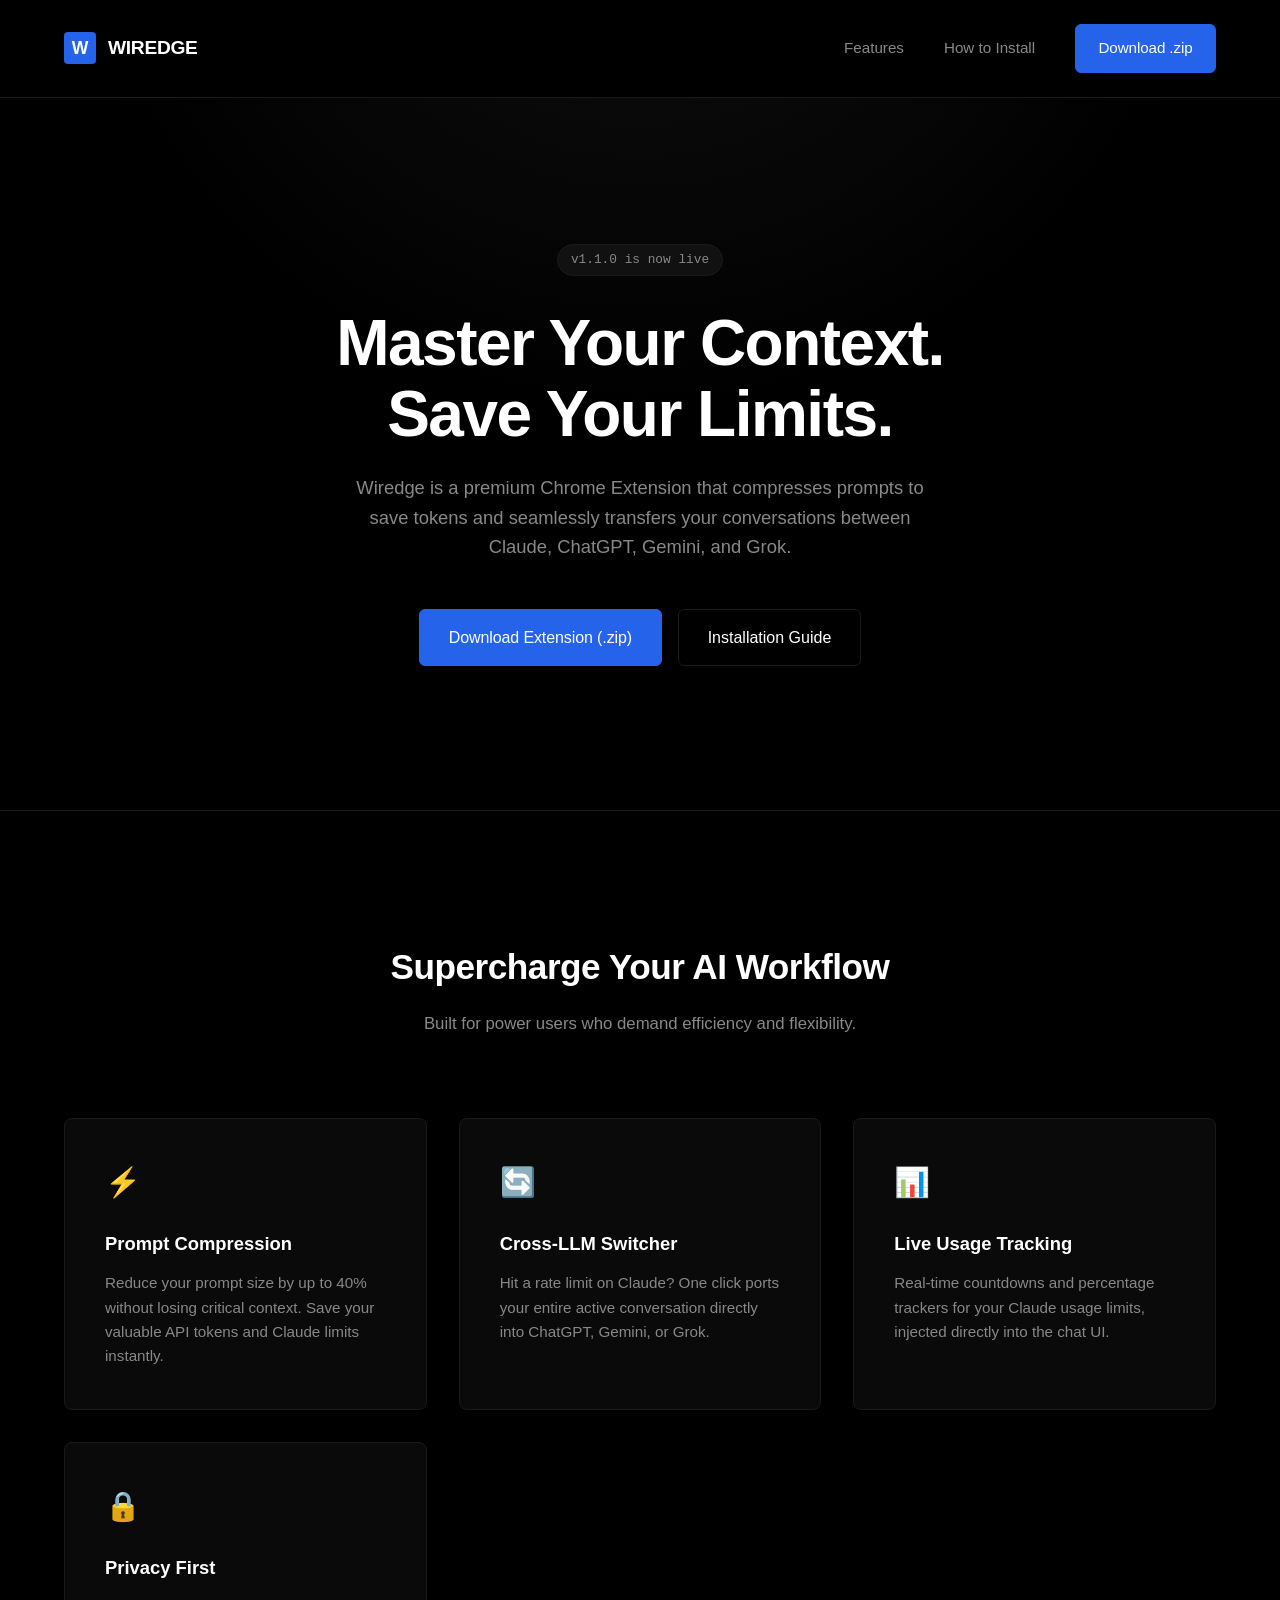
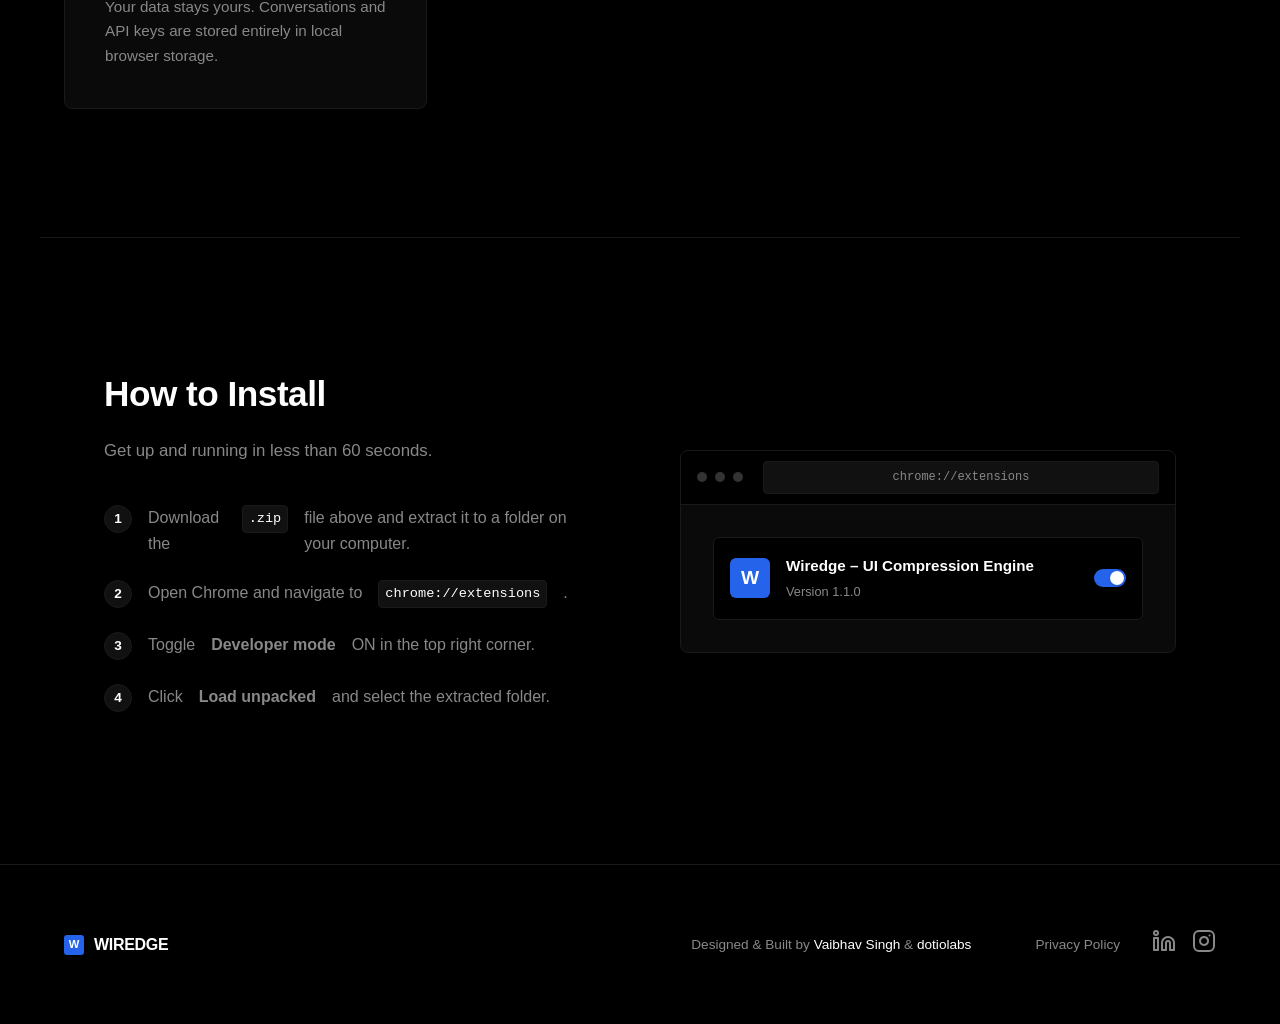
==== commit 0ba76504: "Redesign: Professional SaaS Dark Mode (Black and Blue)" ====
--- a/website/index.html
+++ b/website/index.html
@@ -11,7 +11,6 @@
     <link rel="stylesheet" href="style.css">
 </head>
 <body>
-    <div class="glass-bg"></div>
     <nav class="navbar">
         <div class="logo">
             <span class="logo-mark">W</span>
--- a/website/style.css
+++ b/website/style.css
@@ -1,14 +1,15 @@
 :root {
-    --bg-color: #09090B;
-    --card-bg: rgba(17, 17, 19, 0.65);
-    --card-border: rgba(255, 255, 255, 0.08);
-    --text-primary: #FAFAFA;
-    --text-secondary: #A1A1AA;
-    --accent-indigo: #6366F1;
-    --gradient-primary: linear-gradient(135deg, #4F46E5 0%, #7C3AED 100%);
+    --bg-color: #000000;
+    --card-bg: #0A0A0A;
+    --card-border: #1A1A1A;
+    --card-border-hover: #333333;
+    --text-primary: #FFFFFF;
+    --text-secondary: #888888;
+    --accent-blue: #2563EB;
+    --accent-blue-hover: #1D4ED8;
     --font-sans: 'Inter', -apple-system, sans-serif;
     --font-mono: 'JetBrains Mono', 'Fira Code', monospace;
-    --shadow-md: 0 10px 30px rgba(0, 0, 0, 0.4);
+    --shadow-md: 0 4px 24px rgba(0, 0, 0, 0.4);
 }
 
 * {
@@ -26,26 +27,13 @@
     -webkit-font-smoothing: antialiased;
 }
 
-.glass-bg {
-    position: fixed;
-    top: 0; left: 0; right: 0; bottom: 0;
-    background-image: url('assets/hero-bg.png');
-    background-size: cover;
-    background-position: center;
-    opacity: 0.2;
-    z-index: -1;
-    pointer-events: none;
-}
-
 /* Navbar */
 .navbar {
     display: flex;
     justify-content: space-between;
     align-items: center;
     padding: 1.5rem 5%;
-    background: rgba(9, 9, 11, 0.7);
-    backdrop-filter: blur(12px);
-    -webkit-backdrop-filter: blur(12px);
+    background: #000000;
     position: fixed;
     width: 100%;
     top: 0;
@@ -62,15 +50,14 @@
 .logo-mark {
     width: 32px;
     height: 32px;
-    background: var(--gradient-primary);
-    border-radius: 6px;
+    background: var(--accent-blue);
+    border-radius: 4px;
     display: flex;
     align-items: center;
     justify-content: center;
     font-weight: 700;
     color: #FFFFFF;
     font-size: 1.1rem;
-    box-shadow: 0 0 12px rgba(99,102,241,0.4);
 }
 
 .logo-text {
@@ -99,30 +86,29 @@
 
 /* Buttons */
 .btn-primary {
-    background: var(--gradient-primary);
+    background: var(--accent-blue);
     color: #FFFFFF !important;
     padding: 0.7rem 1.4rem;
-    border-radius: 8px;
+    border-radius: 6px;
     text-decoration: none;
-    font-weight: 600;
-    transition: filter 0.2s, transform 0.1s;
-    border: none;
-    box-shadow: 0 4px 14px rgba(79,70,229,.3);
+    font-weight: 500;
+    transition: background 0.2s, transform 0.1s;
+    border: 1px solid var(--accent-blue);
     display: inline-block;
     letter-spacing: -0.1px;
 }
 
 .btn-primary:hover {
-    filter: brightness(1.1);
-    transform: translateY(-1px);
+    background: var(--accent-blue-hover);
+    border-color: var(--accent-blue-hover);
 }
 
 .btn-secondary {
-    background: rgba(255,255,255,0.05);
+    background: #000000;
     color: var(--text-primary) !important;
     border: 1px solid var(--card-border);
     padding: 0.7rem 1.4rem;
-    border-radius: 8px;
+    border-radius: 6px;
     text-decoration: none;
     font-weight: 500;
     transition: border-color 0.2s, background 0.2s;
@@ -130,13 +116,13 @@
 }
 
 .btn-secondary:hover {
-    border-color: rgba(255,255,255,0.14);
-    background: rgba(255,255,255,0.08);
+    border-color: var(--card-border-hover);
+    background: #111111;
 }
 
 .large-btn {
-    padding: 1rem 2rem;
-    font-size: 1.05rem;
+    padding: 0.9rem 1.8rem;
+    font-size: 1rem;
 }
 
 /* Hero Section */
@@ -148,6 +134,7 @@
     text-align: center;
     padding: 0 5%;
     padding-top: 100px;
+    background: radial-gradient(circle at 50% -20%, #111111 0%, #000000 50%);
 }
 
 .hero-content {
@@ -156,13 +143,13 @@
 
 .badge-pill {
     display: inline-block;
-    padding: 0.4rem 1rem;
-    background: rgba(99, 102, 241, 0.1);
-    border: 1px solid rgba(99, 102, 241, 0.3);
-    color: #818CF8;
+    padding: 0.3rem 0.8rem;
+    background: #111111;
+    border: 1px solid var(--card-border);
+    color: var(--text-secondary);
     border-radius: 50px;
     font-family: var(--font-mono);
-    font-size: 0.85rem;
+    font-size: 0.8rem;
     margin-bottom: 2rem;
 }
 
@@ -175,14 +162,8 @@
     color: var(--text-primary);
 }
 
-.gradient-text {
-    background: var(--gradient-primary);
-    -webkit-background-clip: text;
-    -webkit-text-fill-color: transparent;
-}
-
 .hero-subtext {
-    font-size: 1.25rem;
+    font-size: 1.15rem;
     color: var(--text-secondary);
     margin-bottom: 3rem;
     font-weight: 400;
@@ -200,17 +181,8 @@
 /* Features */
 .features-section {
     padding: 8rem 5%;
-    background: transparent;
-    position: relative;
-}
-
-.features-section::before {
-    content: '';
-    position: absolute;
-    top: 0; left: 0; right: 0; bottom: 0;
-    background: rgba(9,9,11,0.5);
-    backdrop-filter: blur(20px);
-    z-index: -1;
+    background: #000000;
+    border-top: 1px solid var(--card-border);
 }
 
 .section-heading {
@@ -219,7 +191,7 @@
 }
 
 .section-heading h2 {
-    font-size: 2.5rem;
+    font-size: 2.2rem;
     margin-bottom: 1rem;
     font-weight: 600;
     letter-spacing: -0.5px;
@@ -227,13 +199,13 @@
 
 .section-heading p {
     color: var(--text-secondary);
-    font-size: 1.15rem;
+    font-size: 1.05rem;
 }
 
 .features-grid {
     display: grid;
     grid-template-columns: repeat(auto-fit, minmax(280px, 1fr));
-    gap: 1.5rem;
+    gap: 2rem;
     max-width: 1200px;
     margin: 0 auto;
 }
@@ -242,34 +214,31 @@
     background: var(--card-bg);
     border: 1px solid var(--card-border);
     padding: 2.5rem;
-    border-radius: 16px;
-    transition: transform 0.3s, border-color 0.3s;
-    backdrop-filter: blur(16px);
-    -webkit-backdrop-filter: blur(16px);
+    border-radius: 8px;
+    transition: transform 0.2s, border-color 0.2s;
 }
 
 .feature-card:hover {
-    transform: translateY(-4px);
-    border-color: rgba(99,102,241,.3);
-    background: rgba(99,102,241,.06);
+    border-color: var(--card-border-hover);
+    transform: translateY(-2px);
 }
 
 .feature-icon {
-    font-size: 2rem;
+    font-size: 1.8rem;
     margin-bottom: 1.5rem;
-    color: #818CF8;
+    color: var(--text-primary);
 }
 
 .feature-card h3 {
-    font-size: 1.2rem;
-    margin-bottom: 1rem;
+    font-size: 1.15rem;
+    margin-bottom: 0.8rem;
     font-weight: 600;
 }
 
 .feature-card p {
     color: var(--text-secondary);
     font-size: 0.95rem;
-    line-height: 1.7;
+    line-height: 1.6;
 }
 
 /* Install Section */
@@ -277,7 +246,7 @@
     padding: 8rem 5%;
     max-width: 1200px;
     margin: 0 auto;
-    position: relative;
+    border-top: 1px solid var(--card-border);
 }
 
 .install-container {
@@ -288,7 +257,7 @@
 }
 
 .install-text h2 {
-    font-size: 2.5rem;
+    font-size: 2.2rem;
     margin-bottom: 1rem;
     font-weight: 600;
     letter-spacing: -0.5px;
@@ -296,8 +265,8 @@
 
 .install-text p {
     color: var(--text-secondary);
-    margin-bottom: 3rem;
-    font-size: 1.1rem;
+    margin-bottom: 2.5rem;
+    font-size: 1.05rem;
 }
 
 .install-steps {
@@ -305,52 +274,51 @@
 }
 
 .install-steps li {
-    margin-bottom: 1.8rem;
+    margin-bottom: 1.5rem;
     display: flex;
     align-items: flex-start;
-    gap: 1.2rem;
-    font-size: 1.05rem;
+    gap: 1rem;
+    font-size: 1rem;
     color: var(--text-secondary);
 }
 
 .install-steps code {
-    background: rgba(255,255,255,0.05);
+    background: #111111;
     padding: 2px 6px;
     border-radius: 4px;
     font-family: var(--font-mono);
-    font-size: 0.9em;
-    color: #818CF8;
+    font-size: 0.85em;
+    color: var(--text-primary);
     border: 1px solid var(--card-border);
 }
 
 .step-num {
-    width: 32px;
-    height: 32px;
-    background: rgba(99,102,241,0.1);
-    border: 1px solid rgba(99,102,241,0.25);
-    color: #818CF8;
+    width: 28px;
+    height: 28px;
+    background: #111111;
+    border: 1px solid var(--card-border);
+    color: var(--text-primary);
     border-radius: 50%;
     display: flex;
     align-items: center;
     justify-content: center;
     font-weight: 600;
     flex-shrink: 0;
-    font-size: 0.9rem;
+    font-size: 0.85rem;
 }
 
 /* Mock Browser */
 .mock-browser {
-    background: rgba(17, 17, 19, 0.8);
-    border-radius: 12px;
+    background: var(--card-bg);
+    border-radius: 8px;
     border: 1px solid var(--card-border);
     overflow: hidden;
     box-shadow: var(--shadow-md);
-    backdrop-filter: blur(20px);
 }
 
 .browser-head {
-    background: rgba(9, 9, 11, 0.9);
-    padding: 12px 16px;
+    background: #000000;
+    padding: 10px 16px;
     display: flex;
     align-items: center;
     gap: 8px;
@@ -360,43 +328,43 @@
 .dot {
     width: 10px; height: 10px; border-radius: 50%;
 }
-.dot.red { background: #EF4444; }
-.dot.yellow { background: #F59E0B; }
-.dot.green { background: #10B981; }
+.dot.red { background: #333333; }
+.dot.yellow { background: #333333; }
+.dot.green { background: #333333; }
 
 .url-bar {
-    background: rgba(255,255,255,0.05);
+    background: #111111;
     padding: 6px 16px;
-    border-radius: 6px;
+    border-radius: 4px;
     margin-left: 12px;
     flex-grow: 1;
     font-family: var(--font-mono);
-    font-size: 0.8rem;
+    font-size: 0.75rem;
     color: var(--text-secondary);
     border: 1px solid var(--card-border);
     text-align: center;
 }
 
 .browser-body {
-    padding: 2.5rem;
+    padding: 2rem;
 }
 
 .mock-ext-card {
-    background: rgba(255,255,255,0.03);
-    border: 1px solid var(--card-border);
-    padding: 20px;
-    border-radius: 8px;
+    background: #000000;
+    border: 1px solid var(--card-border);
+    padding: 16px;
+    border-radius: 6px;
     display: flex;
     align-items: center;
     gap: 16px;
 }
 
 .ext-icon {
-    width: 48px; height: 48px;
-    background: var(--gradient-primary);
-    border-radius: 8px;
+    width: 40px; height: 40px;
+    background: var(--accent-blue);
+    border-radius: 6px;
     display: flex; align-items: center; justify-content: center;
-    font-weight: 700; font-size: 1.5rem; color: #FFFFFF;
+    font-weight: 700; font-size: 1.2rem; color: #FFFFFF;
 }
 
 .ext-info {
@@ -404,12 +372,12 @@
     display: flex; flex-direction: column; gap: 4px;
 }
 
-.ext-info strong { font-size: 1rem; font-weight: 600; }
+.ext-info strong { font-size: 0.95rem; font-weight: 600; }
 .ext-info span { font-size: 0.8rem; color: var(--text-secondary); }
 
 .toggle-switch {
-    width: 36px; height: 20px;
-    background: var(--accent-indigo);
+    width: 32px; height: 18px;
+    background: var(--accent-blue);
     border-radius: 20px;
     position: relative;
 }
@@ -417,7 +385,7 @@
 .toggle-switch::after {
     content: '';
     position: absolute;
-    width: 16px; height: 16px;
+    width: 14px; height: 14px;
     background: white;
     border-radius: 50%;
     top: 2px; right: 2px;
@@ -428,8 +396,7 @@
 .footer {
     border-top: 1px solid var(--card-border);
     padding: 4rem 5%;
-    background: rgba(9, 9, 11, 0.8);
-    backdrop-filter: blur(12px);
+    background: #000000;
 }
 
 .footer-content {
@@ -446,7 +413,7 @@
 }
 
 .logo-mark.small {
-    width: 24px; height: 24px; font-size: 0.8rem;
+    width: 20px; height: 20px; font-size: 0.7rem; border-radius: 3px;
 }
 
 .footer-links {
@@ -458,7 +425,7 @@
 .footer-links a {
     color: var(--text-secondary);
     text-decoration: none;
-    font-size: 0.9rem;
+    font-size: 0.85rem;
     transition: color 0.2s;
 }
 
@@ -468,7 +435,7 @@
 
 .footer-credits {
     color: var(--text-secondary);
-    font-size: 0.9rem;
+    font-size: 0.85rem;
     margin-right: 2rem;
 }
 
@@ -487,7 +454,7 @@
 }
 
 .social-link:hover {
-    color: #818CF8;
+    color: var(--text-primary);
 }
 
 /* Responsive */
